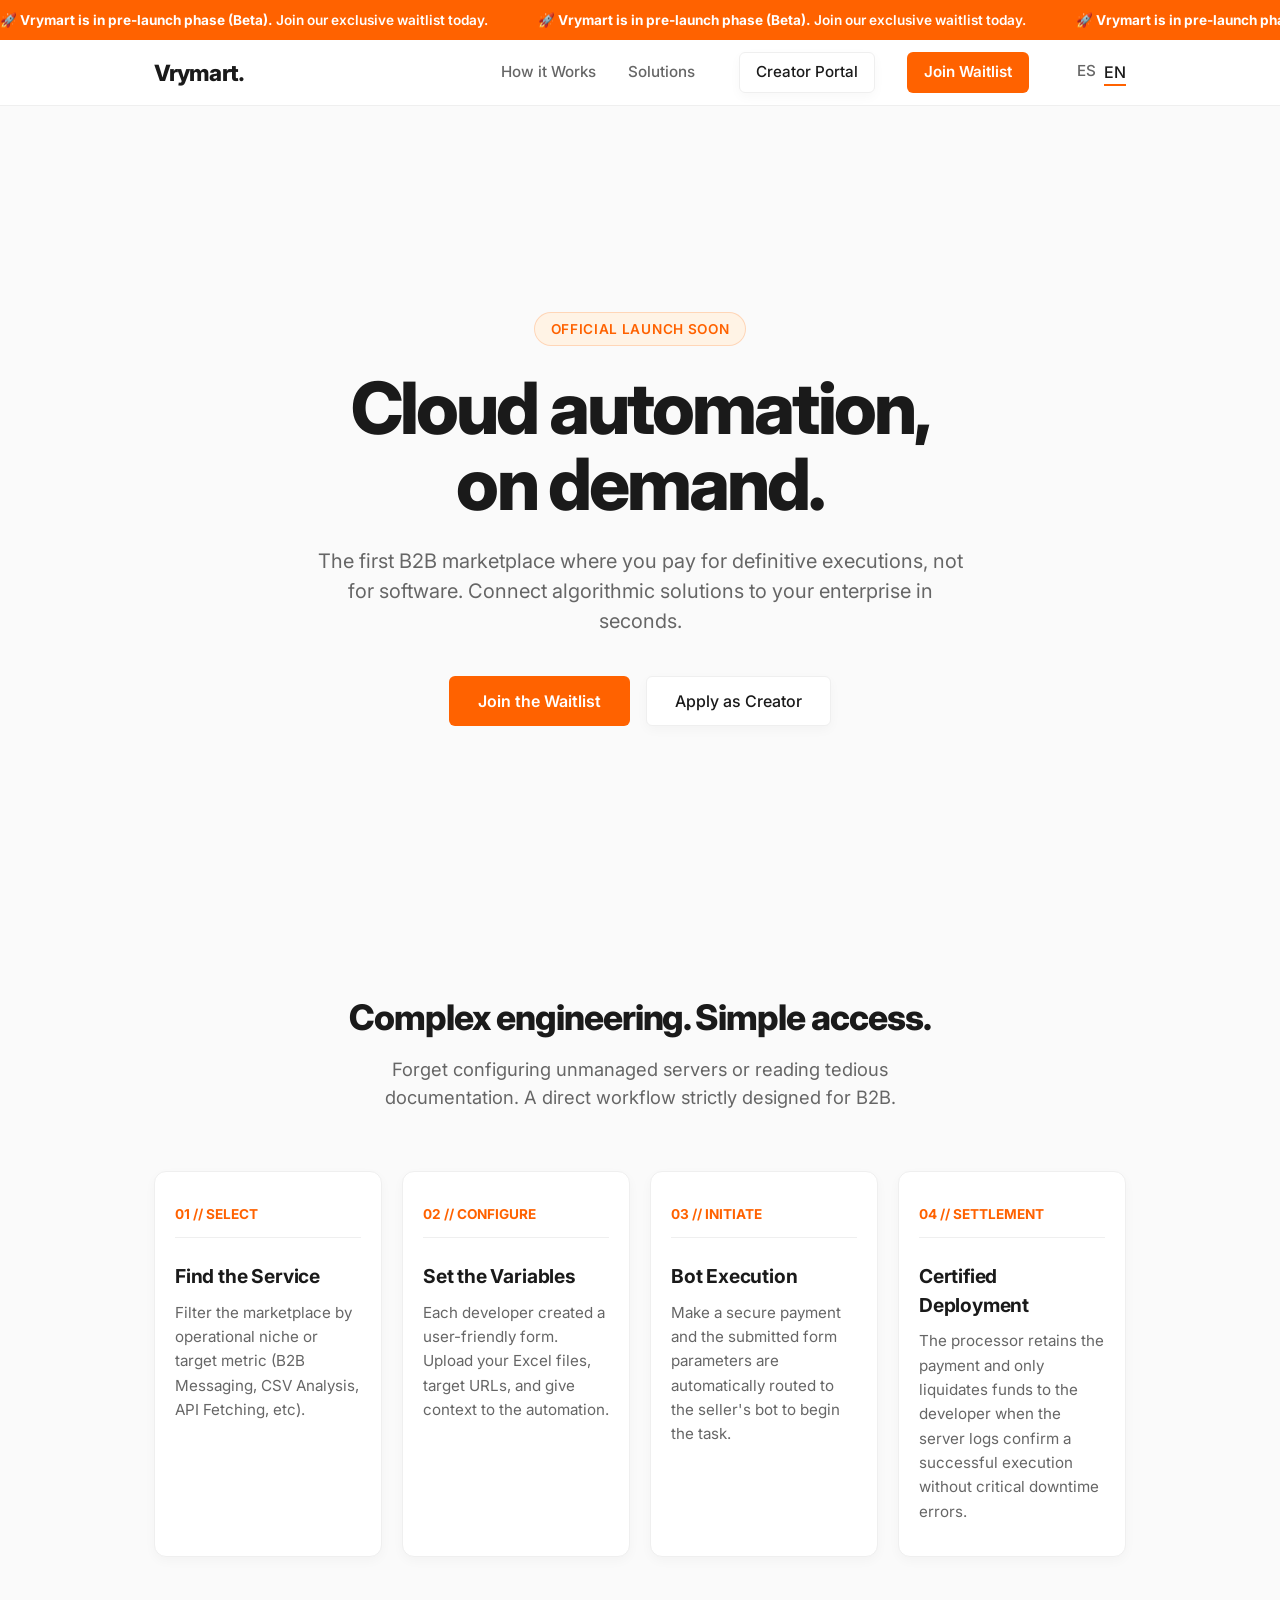
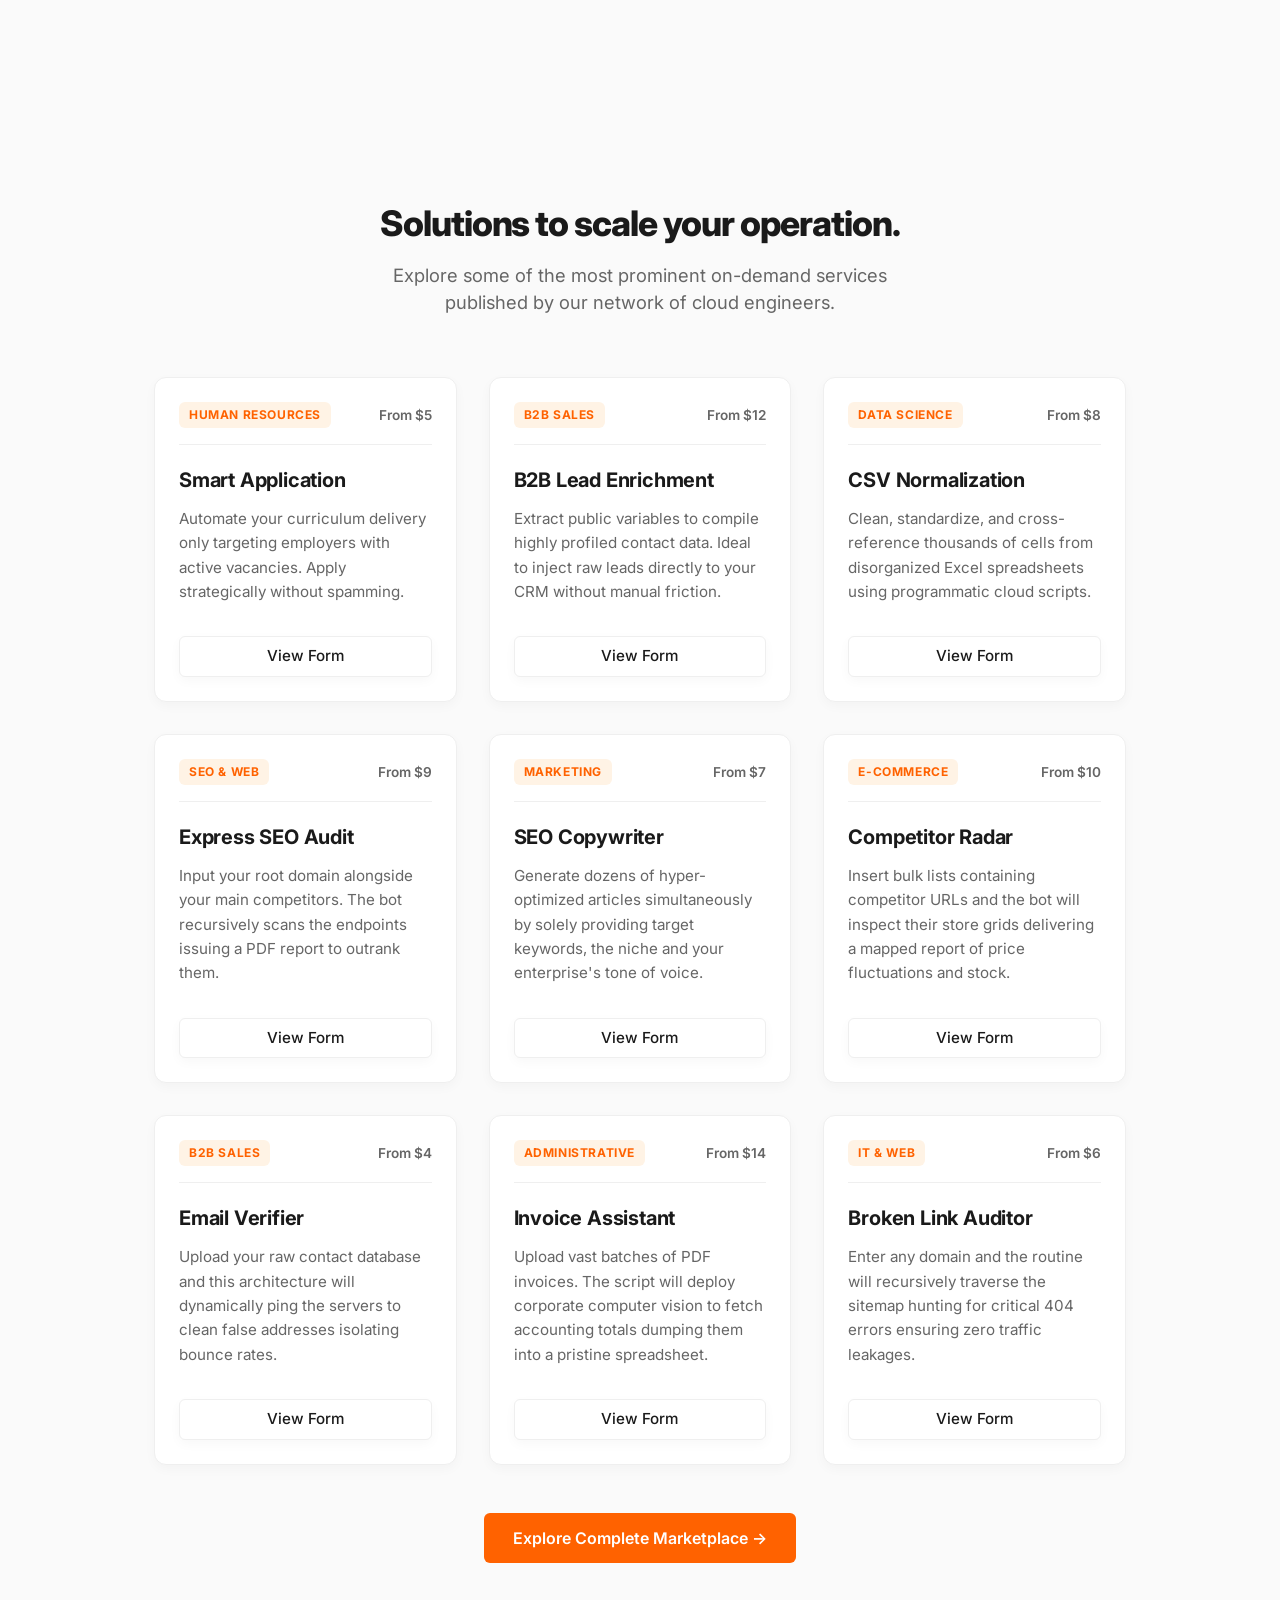
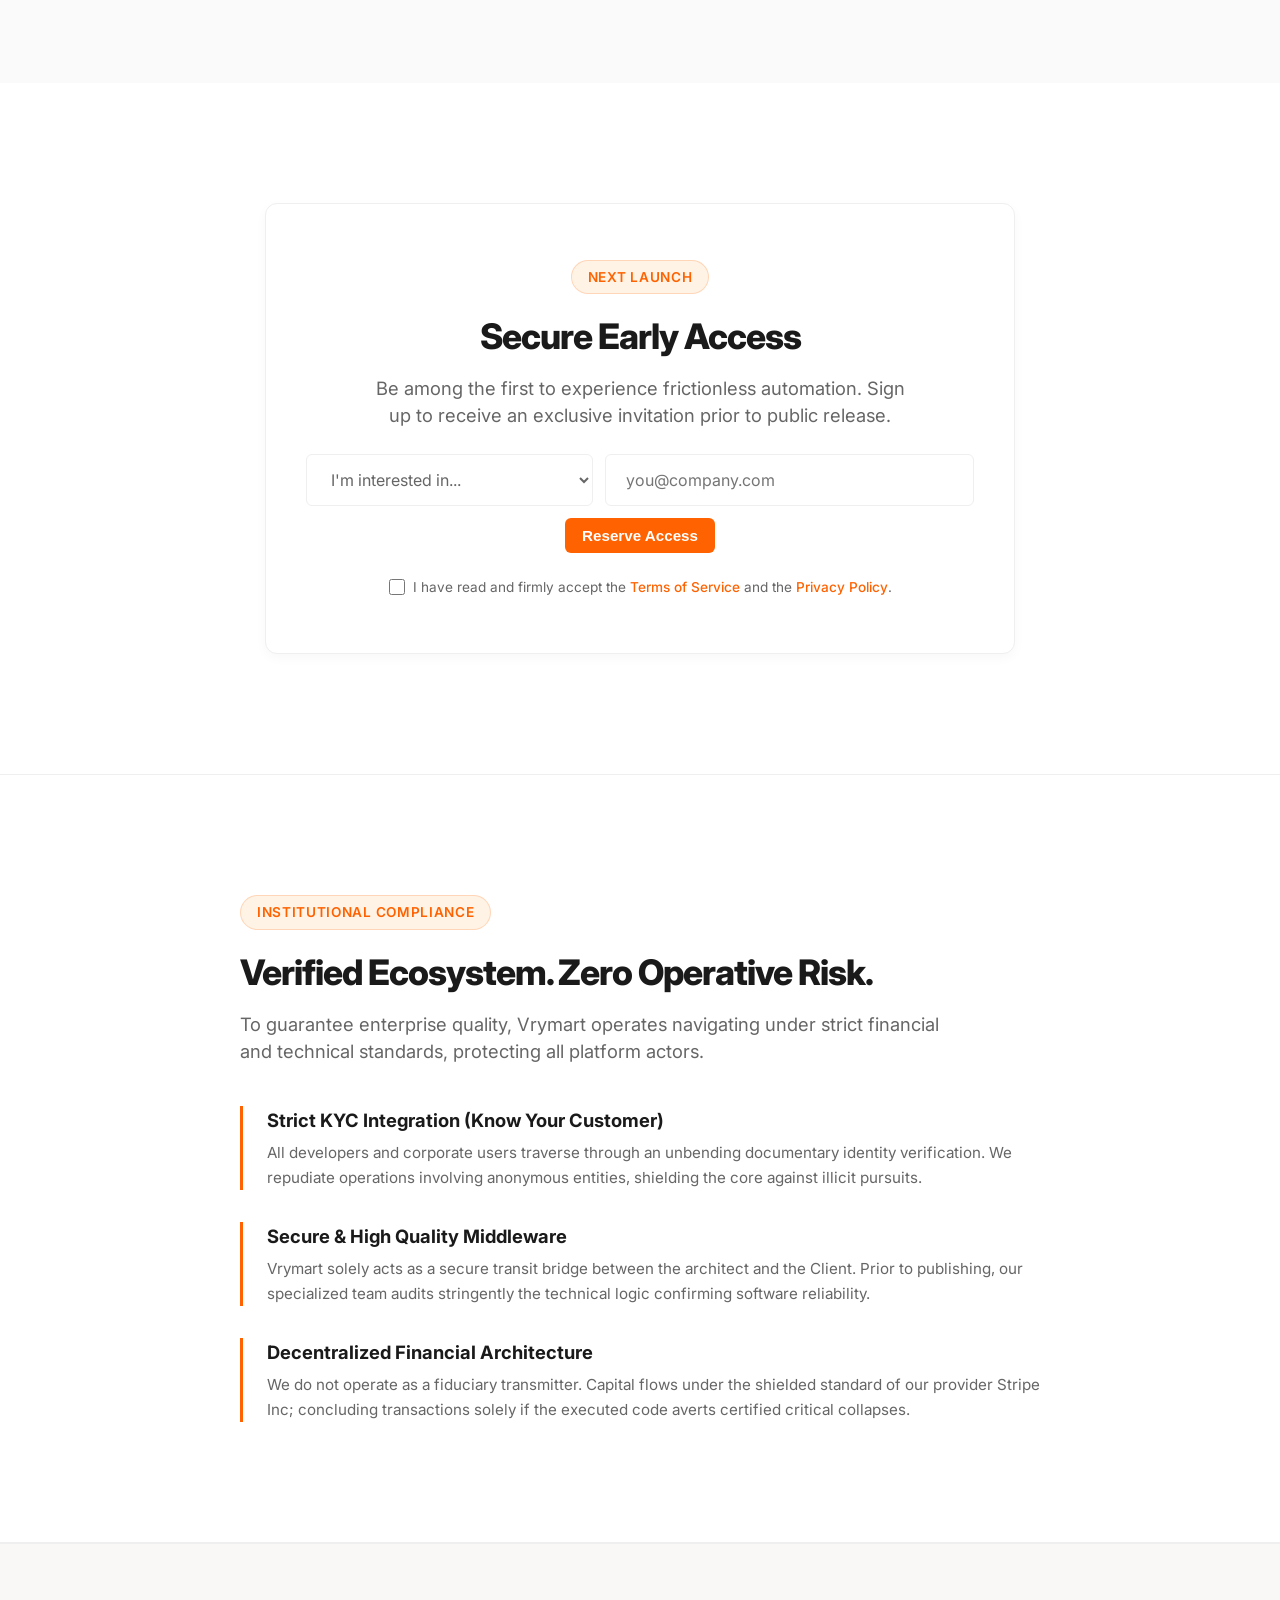
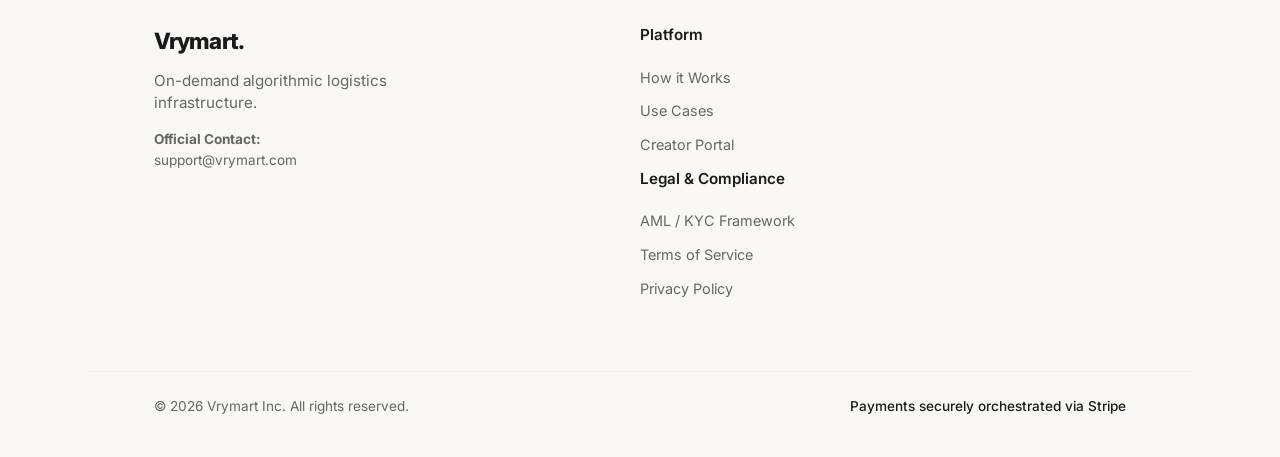
==== en/index.html @ 82a8d917 "Add files via upload" ====
﻿<!DOCTYPE html>
<html lang="en">
<head>
    <meta charset="UTF-8">
    <meta name="viewport" content="width=device-width, initial-scale=1.0">
    <meta name="google" content="notranslate">
    <title>Vrymart | Automation-as-a-Service</title>
    <meta name="description" content="The ultimate B2B marketplace for automated services. Connect bots and scripts with results, directly in the cloud.">
    <meta name="keywords" content="Automation, SaaS, Marketplace, Bots, Process Automation">
    <link rel="preconnect" href="https://fonts.googleapis.com">
    <link rel="preconnect" href="https://fonts.gstatic.com" crossorigin>
    <link href="https://fonts.googleapis.com/css2?family=Inter:wght@300;400;500;600;700;800&display=swap" rel="stylesheet">
    <link rel="stylesheet" href="../css/style.css">
    <link rel="icon" type="image/svg+xml" href="../favicon.svg">
</head>
<body>
    <div class="announcement-bar">
        <div class="marquee-content">
            <span>🚀 <strong>Vrymart is in pre-launch phase (Beta).</strong> Join our exclusive waitlist today.</span>
            <span>🚀 <strong>Vrymart is in pre-launch phase (Beta).</strong> Join our exclusive waitlist today.</span>
            <span>🚀 <strong>Vrymart is in pre-launch phase (Beta).</strong> Join our exclusive waitlist today.</span>
            <span>🚀 <strong>Vrymart is in pre-launch phase (Beta).</strong> Join our exclusive waitlist today.</span>
            <span>🚀 <strong>Vrymart is in pre-launch phase (Beta).</strong> Join our exclusive waitlist today.</span>
            <span>🚀 <strong>Vrymart is in pre-launch phase (Beta).</strong> Join our exclusive waitlist today.</span>
            <span>🚀 <strong>Vrymart is in pre-launch phase (Beta).</strong> Join our exclusive waitlist today.</span>
            <span>🚀 <strong>Vrymart is in pre-launch phase (Beta).</strong> Join our exclusive waitlist today.</span>
            <span>🚀 <strong>Vrymart is in pre-launch phase (Beta).</strong> Join our exclusive waitlist today.</span>
            <span>🚀 <strong>Vrymart is in pre-launch phase (Beta).</strong> Join our exclusive waitlist today.</span>
            <span>🚀 <strong>Vrymart is in pre-launch phase (Beta).</strong> Join our exclusive waitlist today.</span>
            <span>🚀 <strong>Vrymart is in pre-launch phase (Beta).</strong> Join our exclusive waitlist today.</span>
            <span>🚀 <strong>Vrymart is in pre-launch phase (Beta).</strong> Join our exclusive waitlist today.</span>
            <span>🚀 <strong>Vrymart is in pre-launch phase (Beta).</strong> Join our exclusive waitlist today.</span>
        </div>
    </div>
    <header class="navbar">
        <div class="container nav-content">
            <a href="./" class="logo" style="text-decoration: none; color: var(--text-primary);">Vrymart.</a>
            <nav class="nav-links">
                <a href="#como-funciona">How it Works</a>
                <a href="#casos-de-uso">Solutions</a>
                <a href="#waitlist" class="btn btn-outline" style="margin-left: 12px;">Creator Portal</a>
                <a href="#waitlist" class="btn btn-primary">Join Waitlist</a>
                <div class="lang-switcher" style="margin-left: 16px; display: inline-flex; gap: 8px; font-weight: 500;">
                    <a href="../" style="color: var(--text-secondary); text-decoration: none; border-bottom: 2px solid transparent;">ES</a>
                    <span style="color: var(--text-primary); border-bottom: 2px solid var(--accent-primary);">EN</span>
                </div>
            </nav>
        </div>
    </header>
    <main>
        <section class="hero">
            <div class="container hero-container">
                <div class="hero-content">
                    <div class="badge">Official Launch Soon</div>
                    <h1 class="hero-title">Cloud automation,<br>on demand.</h1>
                    <p class="hero-subtitle">The first B2B marketplace where you pay for definitive executions, not for software. Connect algorithmic solutions to your enterprise in seconds.</p>
                    <div class="hero-buttons">
                        <a href="#waitlist" class="btn btn-primary btn-large">Join the Waitlist</a>
                        <a href="#waitlist" class="btn btn-outline btn-large">Apply as Creator</a>
                    </div>
                </div>
            </div>
        </section>
        <section id="como-funciona" class="how-it-works padding-y">
            <div class="container">
                <div class="section-header text-center">
                    <h2 class="section-title">Complex engineering. Simple access.</h2>
                    <p class="section-subtitle">Forget configuring unmanaged servers or reading tedious documentation. A direct workflow strictly designed for B2B.</p>
                </div>
                <div class="steps-grid">
                    <div class="step-card glass-card">
                        <div class="step-number">01 // SELECT</div>
                        <h3 class="step-title">Find the Service</h3>
                        <p class="step-desc">Filter the marketplace by operational niche or target metric (B2B Messaging, CSV Analysis, API Fetching, etc).</p>
                    </div>
                    <div class="step-card glass-card">
                        <div class="step-number">02 // CONFIGURE</div>
                        <h3 class="step-title">Set the Variables</h3>
                        <p class="step-desc">Each developer created a user-friendly form. Upload your Excel files, target URLs, and give context to the automation.</p>
                    </div>
                    <div class="step-card glass-card">
                        <div class="step-number">03 // INITIATE</div>
                        <h3 class="step-title">Bot Execution</h3>
                        <p class="step-desc">Make a secure payment and the submitted form parameters are automatically routed to the seller's bot to begin the task.</p>
                    </div>
                    <div class="step-card glass-card">
                        <div class="step-number">04 // SETTLEMENT</div>
                        <h3 class="step-title">Certified Deployment</h3>
                        <p class="step-desc">The processor retains the payment and only liquidates funds to the developer when the server logs confirm a successful execution without critical downtime errors.</p>
                    </div>
                </div>
            </div>
        </section>
        <section id="casos-de-uso" class="use-cases-section padding-y">
            <div class="container">
                <div class="section-header text-center">
                    <h2 class="section-title">Solutions to scale your operation.</h2>
                    <p class="section-subtitle">Explore some of the most prominent on-demand services published by our network of cloud engineers.</p>
                </div>
                <div class="use-cases-grid">
                    <div class="bot-card">
                        <div class="bot-header">
                            <span class="bot-category">Human Resources</span>
                            <span class="bot-price">From $5</span>
                        </div>
                        <h3 class="bot-title">Smart Application</h3>
                        <p class="bot-desc">Automate your curriculum delivery only targeting employers with active vacancies. Apply strategically without spamming.</p>
                        <div class="bot-footer">
                            <a href="#waitlist" class="btn btn-outline">View Form</a>
                        </div>
                    </div>
                    <div class="bot-card">
                        <div class="bot-header">
                            <span class="bot-category">B2B Sales</span>
                            <span class="bot-price">From $12</span>
                        </div>
                        <h3 class="bot-title">B2B Lead Enrichment</h3>
                        <p class="bot-desc">Extract public variables to compile highly profiled contact data. Ideal to inject raw leads directly to your CRM without manual friction.</p>
                        <div class="bot-footer">
                            <a href="#waitlist" class="btn btn-outline">View Form</a>
                        </div>
                    </div>
                    <div class="bot-card">
                        <div class="bot-header">
                            <span class="bot-category">Data Science</span>
                            <span class="bot-price">From $8</span>
                        </div>
                        <h3 class="bot-title">CSV Normalization</h3>
                        <p class="bot-desc">Clean, standardize, and cross-reference thousands of cells from disorganized Excel spreadsheets using programmatic cloud scripts.</p>
                        <div class="bot-footer">
                            <a href="#waitlist" class="btn btn-outline">View Form</a>
                        </div>
                    </div>
                    <div class="bot-card">
                        <div class="bot-header">
                            <span class="bot-category">SEO & Web</span>
                            <span class="bot-price">From $9</span>
                        </div>
                        <h3 class="bot-title">Express SEO Audit</h3>
                        <p class="bot-desc">Input your root domain alongside your main competitors. The bot recursively scans the endpoints issuing a PDF report to outrank them.</p>
                        <div class="bot-footer">
                            <a href="#waitlist" class="btn btn-outline">View Form</a>
                        </div>
                    </div>
                    <div class="bot-card">
                        <div class="bot-header">
                            <span class="bot-category">Marketing</span>
                            <span class="bot-price">From $7</span>
                        </div>
                        <h3 class="bot-title">SEO Copywriter</h3>
                        <p class="bot-desc">Generate dozens of hyper-optimized articles simultaneously by solely providing target keywords, the niche and your enterprise's tone of voice.</p>
                        <div class="bot-footer">
                            <a href="#waitlist" class="btn btn-outline">View Form</a>
                        </div>
                    </div>
                    <div class="bot-card">
                        <div class="bot-header">
                            <span class="bot-category">E-Commerce</span>
                            <span class="bot-price">From $10</span>
                        </div>
                        <h3 class="bot-title">Competitor Radar</h3>
                        <p class="bot-desc">Insert bulk lists containing competitor URLs and the bot will inspect their store grids delivering a mapped report of price fluctuations and stock.</p>
                        <div class="bot-footer">
                            <a href="#waitlist" class="btn btn-outline">View Form</a>
                        </div>
                    </div>
                    <div class="bot-card">
                        <div class="bot-header">
                            <span class="bot-category">B2B Sales</span>
                            <span class="bot-price">From $4</span>
                        </div>
                        <h3 class="bot-title">Email Verifier</h3>
                        <p class="bot-desc">Upload your raw contact database and this architecture will dynamically ping the servers to clean false addresses isolating bounce rates.</p>
                        <div class="bot-footer">
                            <a href="#waitlist" class="btn btn-outline">View Form</a>
                        </div>
                    </div>
                    <div class="bot-card">
                        <div class="bot-header">
                            <span class="bot-category">Administrative</span>
                            <span class="bot-price">From $14</span>
                        </div>
                        <h3 class="bot-title">Invoice Assistant</h3>
                        <p class="bot-desc">Upload vast batches of PDF invoices. The script will deploy corporate computer vision to fetch accounting totals dumping them into a pristine spreadsheet.</p>
                        <div class="bot-footer">
                            <a href="#waitlist" class="btn btn-outline">View Form</a>
                        </div>
                    </div>
                    <div class="bot-card">
                        <div class="bot-header">
                            <span class="bot-category">IT & Web</span>
                            <span class="bot-price">From $6</span>
                        </div>
                        <h3 class="bot-title">Broken Link Auditor</h3>
                        <p class="bot-desc">Enter any domain and the routine will recursively traverse the sitemap hunting for critical 404 errors ensuring zero traffic leakages.</p>
                        <div class="bot-footer">
                            <a href="#waitlist" class="btn btn-outline">View Form</a>
                        </div>
                    </div>
                </div>
                <div class="text-center" style="margin-top: 48px;">
                    <a href="#waitlist" class="btn btn-primary btn-large">Explore Complete Marketplace &rarr;</a>
                </div>
            </div>
        </section>
        <section id="waitlist" class="padding-y" style="background-color: var(--bg-card);">
            <div class="container text-center">
                <div class="glass-card" style="max-width: 750px; margin: 0 auto; padding: 56px 40px; display: flex; flex-direction: column; align-items: center;">
                    <div class="badge" style="margin-bottom: 16px;">Next Launch</div>
                    <h2 class="section-title">Secure Early Access</h2>
                    <p class="section-subtitle">Be among the first to experience frictionless automation. Sign up to receive an exclusive invitation prior to public release.</p>
                    <form action="https://formspree.io/f/xaqllown" method="POST" class="waitlist-form" style="width: 100%; display: flex; flex-direction: column; align-items: center; gap: 16px; margin-top: 24px;">
                        <div style="display: flex; gap: 12px; width: 100%; flex-wrap: wrap; justify-content: center;">
                            <select name="type_of_user" required style="padding: 14px 20px; border: 1px solid var(--border-color); border-radius: var(--radius-md); outline: none; font-family: inherit; font-size: 1rem; color: var(--text-secondary); background: #fff;">
                                <option value="" disabled selected>I'm interested in...</option>
                                <option value="Comprador">Buying automations</option>
                                <option value="Creador">Publishing and selling my bots</option>
                            </select>
                            <input name="email" type="email" placeholder="you@company.com" required style="flex-grow: 1; min-width: 250px; padding: 14px 20px; border: 1px solid var(--border-color); border-radius: var(--radius-md); outline: none; font-family: inherit; font-size: 1rem;">
                            <input type="text" name="_gotcha" style="display:none" tabindex="-1" autocomplete="off">
                            <button type="submit" class="btn btn-primary">Reserve Access</button>
                        </div>
                        <div style="display: flex; align-items: center; justify-content: center; gap: 8px; font-size: 0.85rem; color: var(--text-secondary); margin-top: 8px; text-align: left; max-width: 600px;">
                            <input type="checkbox" id="legal_consent" name="legal_consent" required style="cursor: pointer; width: 16px; height: 16px; accent-color: var(--accent-primary);">
                            <label for="legal_consent" style="cursor: pointer;">
                                I have read and firmly accept the <a href="terms" target="_blank" rel="noopener noreferrer" style="color: var(--accent-primary); text-decoration: none; font-weight: 500;">Terms of Service</a> and the <a href="privacy" target="_blank" rel="noopener noreferrer" style="color: var(--accent-primary); text-decoration: none; font-weight: 500;">Privacy Policy</a>.
                            </label>
                        </div>
                    </form>
                </div>
            </div>
        </section>
        <section id="seguridad" class="security-section padding-y bg-white">
            <div class="container">
                <div class="security-content">
                    <div class="badge">Institutional Compliance</div>
                    <h2 class="section-title">Verified Ecosystem. Zero Operative Risk.</h2>
                    <p class="section-subtitle" style="margin-left: 0; max-width: 700px;">To guarantee enterprise quality, Vrymart operates navigating under strict financial and technical standards, protecting all platform actors.</p>
                    <ul class="security-list">
                        <li>
                            <strong>Strict KYC Integration (Know Your Customer)</strong>
                            All developers and corporate users traverse through an unbending documentary identity verification. We repudiate operations involving anonymous entities, shielding the core against illicit pursuits.
                        </li>
                        <li>
                            <strong>Secure & High Quality Middleware</strong>
                            Vrymart solely acts as a secure transit bridge between the architect and the Client. Prior to publishing, our specialized team audits stringently the technical logic confirming software reliability.
                        </li>
                        <li>
                            <strong>Decentralized Financial Architecture</strong>
                            We do not operate as a fiduciary transmitter. Capital flows under the shielded standard of our provider Stripe Inc; concluding transactions solely if the executed code averts certified critical collapses.
                        </li>
                    </ul>
                </div>
            </div>
        </section>
    </main>
    <footer class="footer">
        <div class="container footer-container">
            <div class="footer-brand">
                <a href="./" class="logo" style="text-decoration: none; color: var(--text-primary); display: inline-block; margin-bottom: 12px;">Vrymart.</a>
                <p>On-demand algorithmic logistics infrastructure.</p>
                <div style="margin-top: 14px; font-size: 0.85rem; color: var(--text-secondary);">
                    <strong>Official Contact:</strong> <br>
                    support@vrymart.com
                </div>
            </div>
            <div class="footer-links">
                <div class="link-group">
                    <h4>Platform</h4>
                    <a href="./#como-funciona">How it Works</a>
                    <a href="./#casos-de-uso">Use Cases</a>
                    <a href="./#waitlist">Creator Portal</a>
                </div>
                <div class="link-group">
                    <h4>Legal & Compliance</h4>
                    <a href="kyc">AML / KYC Framework</a>
                    <a href="terms">Terms of Service</a>
                    <a href="privacy">Privacy Policy</a>
                </div>
            </div>
        </div>
        <div class="container footer-bottom">
            <p>&copy; 2026 Vrymart Inc. All rights reserved.</p>
            <p class="stripe-badge">Payments securely orchestrated via Stripe</p>
        </div>
    </footer>
    <script src="../js/main.js"></script>
</body>
</html>
---- css/style.css ----
﻿:root {
    --bg-main: #FAFAFA;
    --bg-card: #FFFFFF;
    --border-color: #EFEFEF;
    --border-hover: #D0D0D0;
    --accent-primary: #FF6200; 
    --accent-primary-hover: #E55800;
    --accent-invert: #FFFFFF;
    --text-primary: #1A1A1A; 
    --text-secondary: #666666;
    --shadow-base: 0 4px 12px rgba(0, 0, 0, 0.03);
    --shadow-hover: 0 12px 24px rgba(0, 0, 0, 0.08);
    --transition: all 0.2s ease;
    --radius-md: 6px;
    --radius-lg: 12px;
    --radius-full: 9999px;
    --container-width: 1100px;
}
html {
    scroll-behavior: smooth;
}
* { margin: 0; padding: 0; box-sizing: border-box; }
body {
    font-family: 'Inter', -apple-system, BlinkMacSystemFont, "Segoe UI", Roboto, sans-serif;
    background-color: var(--bg-main);
    color: var(--text-primary);
    line-height: 1.5;
    -webkit-font-smoothing: antialiased;
    -moz-osx-font-smoothing: grayscale;
}
a { text-decoration: none; color: inherit; transition: var(--transition); }
.container {
    max-width: var(--container-width);
    margin: 0 auto;
    padding: 0 5vw;
}
.btn {
    display: inline-flex;
    align-items: center;
    justify-content: center;
    padding: 8px 16px;
    border-radius: var(--radius-md);
    font-weight: 500;
    font-size: 0.95rem;
    cursor: pointer;
    transition: var(--transition);
    border: 1px solid transparent;
}
.btn-primary {
    background: var(--accent-primary);
    color: var(--accent-invert);
    font-weight: 600;
}
.btn-primary:hover {
    background: var(--accent-primary-hover);
    transform: translateY(-1px);
    box-shadow: 0 4px 12px rgba(255, 98, 0, 0.2);
}
.btn-outline {
    background: var(--bg-card);
    color: var(--text-primary);
    border-color: var(--border-color);
    box-shadow: var(--shadow-base);
}
.btn-outline:hover {
    border-color: var(--border-hover);
    box-shadow: var(--shadow-hover);
}
.btn-large { padding: 12px 28px; font-size: 1rem; }
.announcement-bar {
    background-color: var(--accent-primary);
    color: #FFFFFF;
    padding: 10px 0;
    font-size: 0.85rem;
    font-weight: 600;
    z-index: 1001;
    overflow: hidden;
    white-space: nowrap;
    display: flex;
}
.marquee-content {
    display: flex;
    animation: marquee 60s linear infinite;
}
.marquee-content span {
    padding-right: 50px; 
}
@keyframes marquee {
    0%   { transform: translateX(0); }
    100% { transform: translateX(-50%); } 
}
.navbar {
    position: sticky; 
    top: 0; left: 0; width: 100%;
    background: rgba(255, 255, 255, 0.95);
    backdrop-filter: blur(8px);
    -webkit-backdrop-filter: blur(8px);
    border-bottom: 1px solid var(--border-color);
    z-index: 1000;
}
.nav-content { display: flex; justify-content: space-between; align-items: center; height: 65px; }
.logo { font-size: 1.4rem; font-weight: 800; letter-spacing: -0.04em; color: var(--accent-primary); }
.nav-links { display: flex; align-items: center; gap: 32px; }
.nav-links a:not(.btn) { color: var(--text-secondary); font-size: 0.95rem; font-weight: 500;}
.nav-links a:not(.btn):hover { color: var(--text-primary); }
.hero {
    min-height: 85vh;
    display: flex;
    align-items: center;
    justify-content: center;
    padding-top: 60px; 
    text-align: center;
}
.hero-content {
    display: flex;
    flex-direction: column;
    align-items: center;
    gap: 24px;
    max-width: 800px;
    margin: 0 auto;
}
.badge {
    background: #FFF3E5; 
    color: var(--accent-primary);
    padding: 6px 16px;
    border-radius: var(--radius-full);
    font-size: 0.85rem;
    font-weight: 600;
    border: 1px solid rgba(255, 98, 0, 0.2);
    letter-spacing: 0.05em;
    text-transform: uppercase;
}
.hero-title {
    font-size: 4.5rem;
    font-weight: 800;
    line-height: 1.05;
    letter-spacing: -0.04em;
    color: var(--text-primary);
}
.text-gradient {
    color: var(--accent-primary); 
}
.hero-subtitle {
    font-size: 1.25rem;
    color: var(--text-secondary);
    max-width: 650px;
    line-height: 1.5;
}
.hero-buttons { display: flex; gap: 16px; margin-top: 16px; }
.glass-card {
    background: var(--bg-card);
    border: 1px solid var(--border-color);
    border-radius: var(--radius-lg);
    position: relative;
    transition: var(--transition);
    box-shadow: var(--shadow-base);
}
.glass-card:hover {
    border-color: var(--border-hover);
    box-shadow: var(--shadow-hover);
    transform: translateY(-4px);
}
.padding-y { padding: 120px 0; }
.text-center { text-align: center; }
.section-header { margin-bottom: 60px; }
.section-title {
    font-size: 2.2rem;
    font-weight: 800;
    margin-bottom: 12px;
    letter-spacing: -0.03em;
    color: var(--text-primary);
}
.section-subtitle {
    color: var(--text-secondary);
    font-size: 1.15rem;
    max-width: 550px;
    margin: 0 auto;
}
.steps-grid {
    display: grid;
    grid-template-columns: repeat(4, 1fr);
    gap: 20px;
}
.step-card {
    padding: 32px 20px;
    text-align: left;
}
.step-number {
    font-family: inherit;
    font-size: 0.85rem;
    font-weight: 700;
    color: var(--accent-primary);
    margin-bottom: 24px;
    display: block;
    border-bottom: 1px solid var(--border-color);
    padding-bottom: 12px;
}
.step-title {
    font-size: 1.2rem;
    margin-bottom: 10px;
    font-weight: 700;
    color: var(--text-primary);
    letter-spacing: -0.01em;
}
.step-desc {
    color: var(--text-secondary);
    font-size: 0.95rem;
    line-height: 1.6;
}
.use-cases-grid {
    display: grid;
    grid-template-columns: repeat(3, 1fr);
    gap: 32px;
}
.bot-card {
    background: var(--bg-card);
    border: 1px solid var(--border-color);
    border-radius: var(--radius-lg);
    padding: 24px;
    box-shadow: var(--shadow-base);
    transition: var(--transition);
    display: flex;
    flex-direction: column;
}
.bot-card:hover {
    border-color: var(--border-hover);
    box-shadow: var(--shadow-hover);
    transform: translateY(-4px);
}
.bot-header {
    display: flex;
    justify-content: space-between;
    align-items: center;
    margin-bottom: 20px;
    padding-bottom: 16px;
    border-bottom: 1px solid var(--border-color);
}
.bot-category {
    font-size: 0.75rem;
    font-weight: 700;
    text-transform: uppercase;
    letter-spacing: 0.05em;
    color: var(--accent-primary);
    background: #FFF3E5;
    padding: 4px 10px;
    border-radius: var(--radius-md);
}
.bot-price {
    font-size: 0.85rem;
    font-weight: 600;
    color: var(--text-secondary);
}
.bot-title {
    font-size: 1.25rem;
    font-weight: 700;
    color: var(--text-primary);
    margin-bottom: 12px;
    letter-spacing: -0.01em;
}
.bot-desc {
    color: var(--text-secondary);
    font-size: 0.95rem;
    line-height: 1.6;
    margin-bottom: 32px;
    flex-grow: 1; 
}
.bot-footer {
    margin-top: auto;
}
.bot-footer .btn {
    width: 100%;
}
.bg-white {
    background-color: #FFFFFF;
    border-top: 1px solid var(--border-color);
    border-bottom: 1px solid var(--border-color);
}
.security-content {
    max-width: 800px;
    margin: 0 auto;
}
.security-content .badge {
    margin-bottom: 16px;
    display: inline-block;
}
.security-list {
    list-style: none;
    margin-top: 40px;
    display: flex;
    flex-direction: column;
    gap: 32px;
}
.security-list li {
    padding-left: 24px;
    border-left: 3px solid var(--accent-primary);
}
.security-list strong {
    display: block;
    font-size: 1.15rem;
    color: var(--text-primary);
    margin-bottom: 6px;
}
.security-list li {
    color: var(--text-secondary);
    font-size: 0.95rem;
    line-height: 1.6;
}
.footer {
    background-color: #FAF8F6;
    padding: 80px 0 40px 0;
    color: var(--text-secondary);
    border-top: 1px solid var(--border-color);
}
.footer-container {
    display: grid;
    grid-template-columns: 2fr 1fr 1fr;
    gap: 40px;
    margin-bottom: 60px;
}
.footer-brand .logo {
    color: var(--text-primary);
    margin-bottom: 12px;
}
.footer-brand p {
    font-size: 0.95rem;
    max-width: 300px;
}
.link-group h4 {
    color: var(--text-primary);
    font-size: 0.95rem;
    margin-bottom: 20px;
    font-weight: 600;
}
.link-group a {
    display: block;
    color: var(--text-secondary);
    font-size: 0.9rem;
    margin-bottom: 12px;
}
.link-group a:hover {
    color: var(--accent-primary);
}
.footer-bottom {
    display: flex;
    justify-content: space-between;
    align-items: center;
    border-top: 1px solid var(--border-color);
    padding-top: 24px;
    font-size: 0.85rem;
}
.stripe-badge {
    font-weight: 500;
    color: var(--text-primary);
}
@media screen and (max-width: 992px) {
    .steps-grid { grid-template-columns: repeat(2, 1fr); }
    .use-cases-grid { grid-template-columns: repeat(2, 1fr); }
    .hero-title { font-size: 3.5rem; }
}
@media screen and (max-width: 768px) {
    .padding-y { padding: 80px 0; }
    .nav-links a.btn-outline { display: none; }
    .nav-links > a:not(.btn) { display: none; } 
    .nav-links .btn-primary { padding: 6px 14px; font-size: 0.8rem; }
    .hero { min-height: auto; padding-top: 10vh; padding-bottom: 10vh; }
    .hero-title { font-size: 2.8rem; line-height: 1.15; letter-spacing: -0.02em; margin-bottom: 12px; }
    .hero-subtitle { font-size: 1.05rem; }
    .hero-content { gap: 16px; }
    .hero-buttons { flex-direction: column; width: 100%; gap: 16px; margin-top: 24px; }
    .hero-buttons .btn { width: 100%; justify-content: center; padding: 14px 20px;}
    .steps-grid, 
    .use-cases-grid, 
    .footer-container {
        grid-template-columns: 1fr;
        gap: 20px;
    }
    .step-card, .bot-card {
        padding: 24px 20px;
    }
    .section-header { margin-bottom: 40px; }
    .section-title { font-size: 2rem; line-height: 1.25; }
    .footer { padding: 60px 0 30px 0; }
    .link-group { text-align: center; margin-bottom: 16px; }
    .footer-brand { text-align: center; margin-bottom: 24px; }
    .footer-brand p { margin: 0 auto; }
    .footer-bottom { flex-direction: column; gap: 20px; text-align: center; }
}
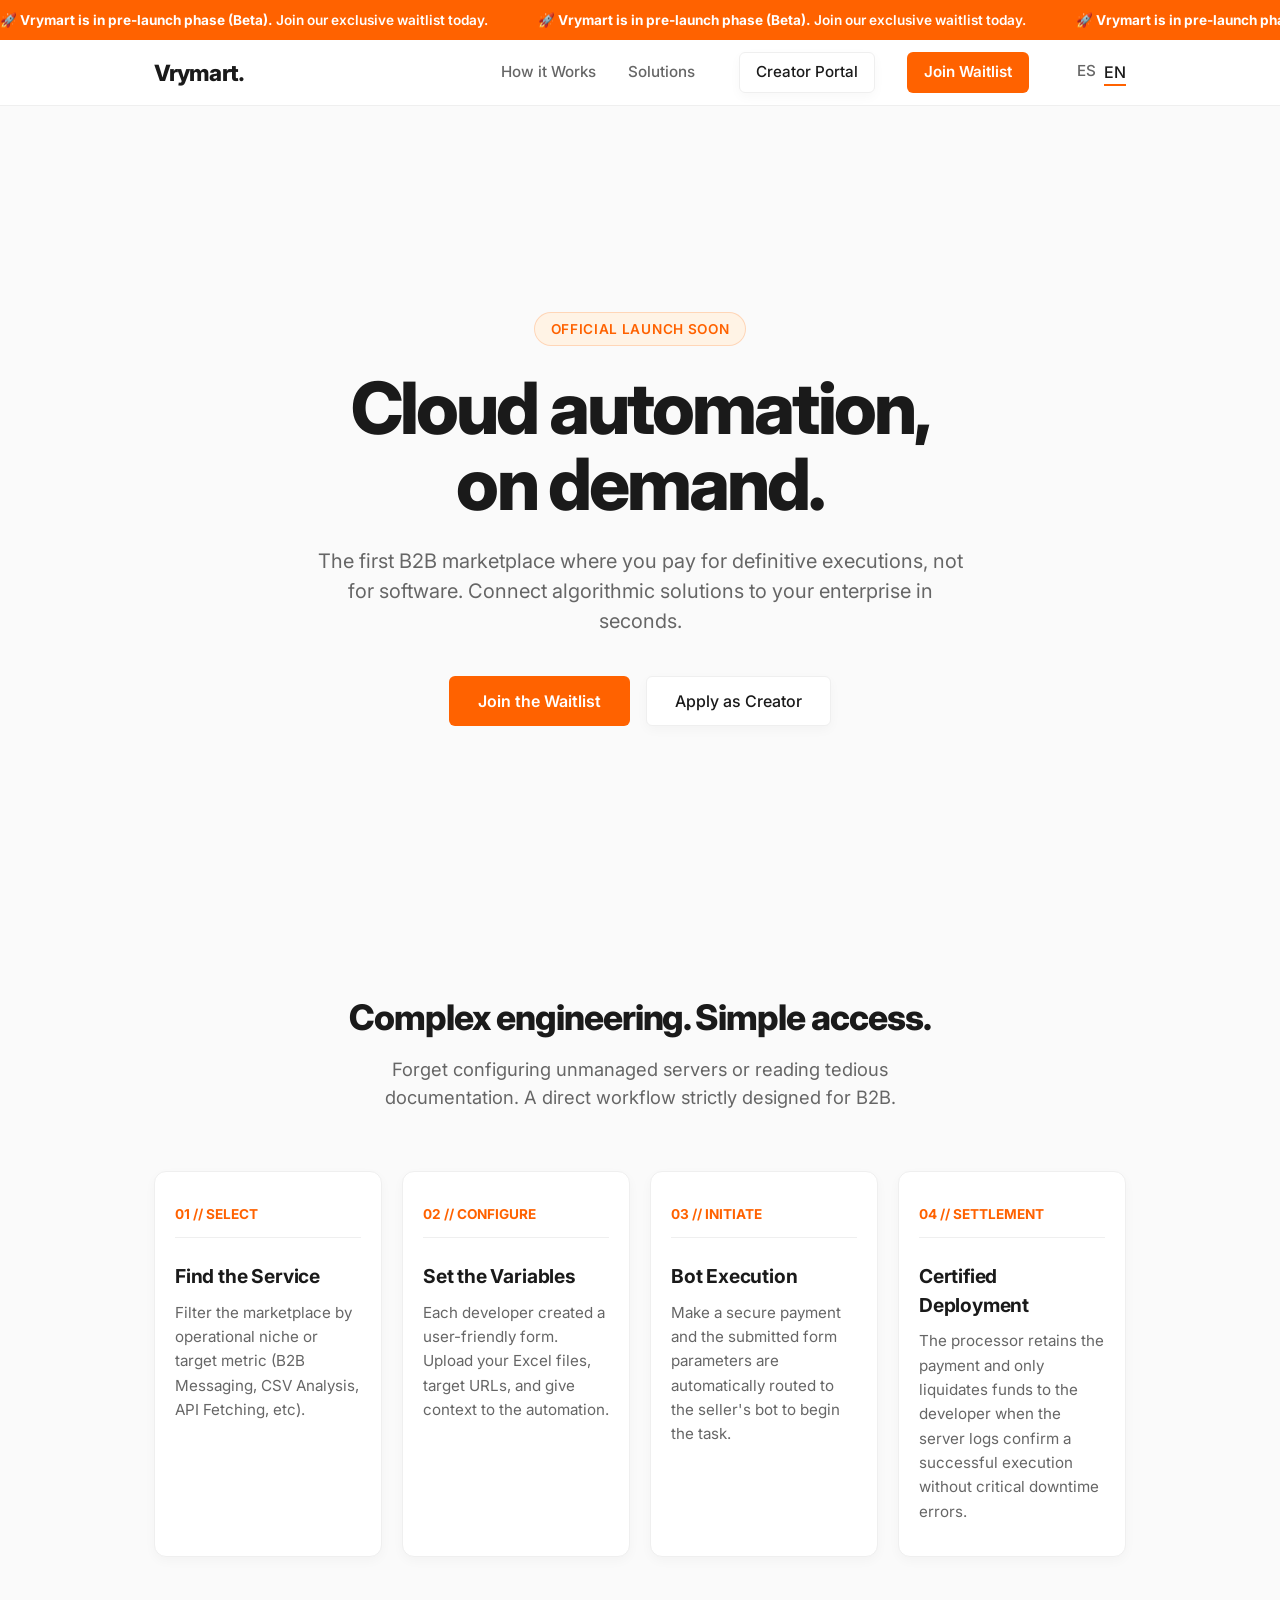
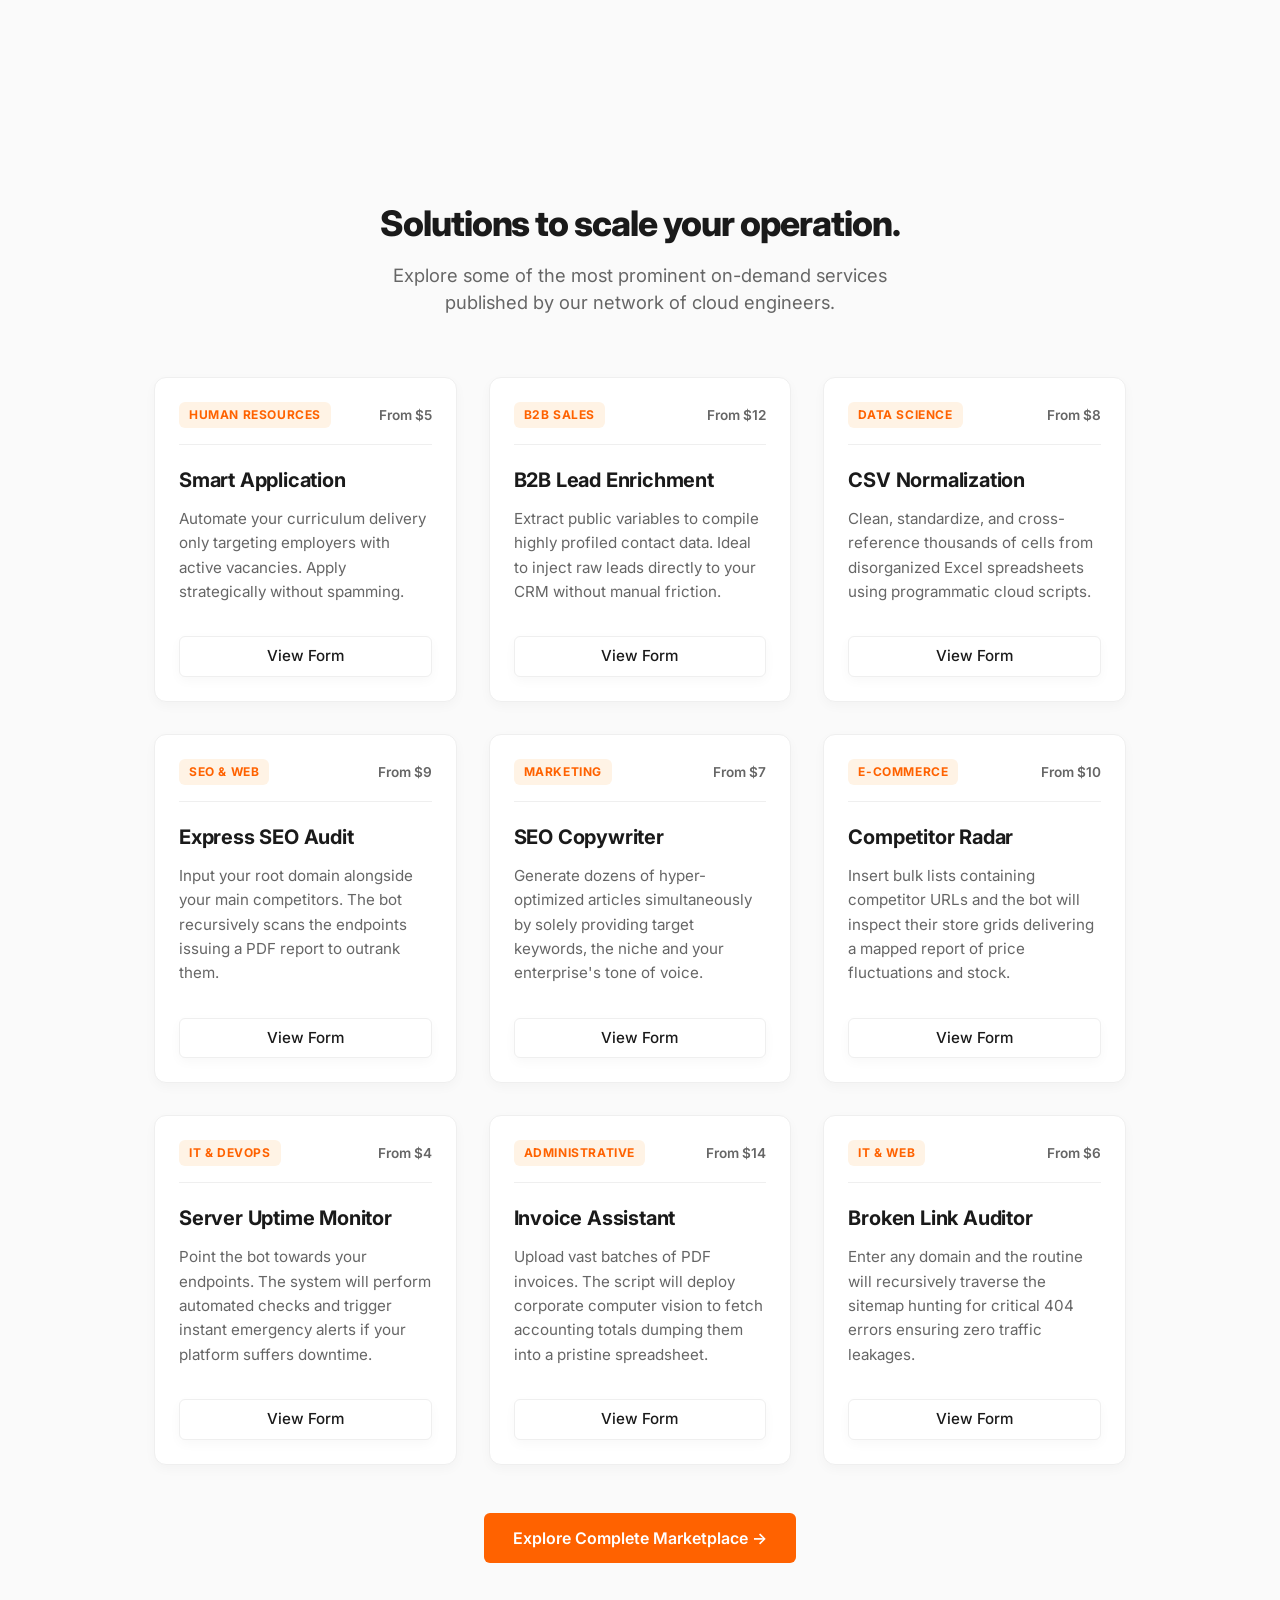
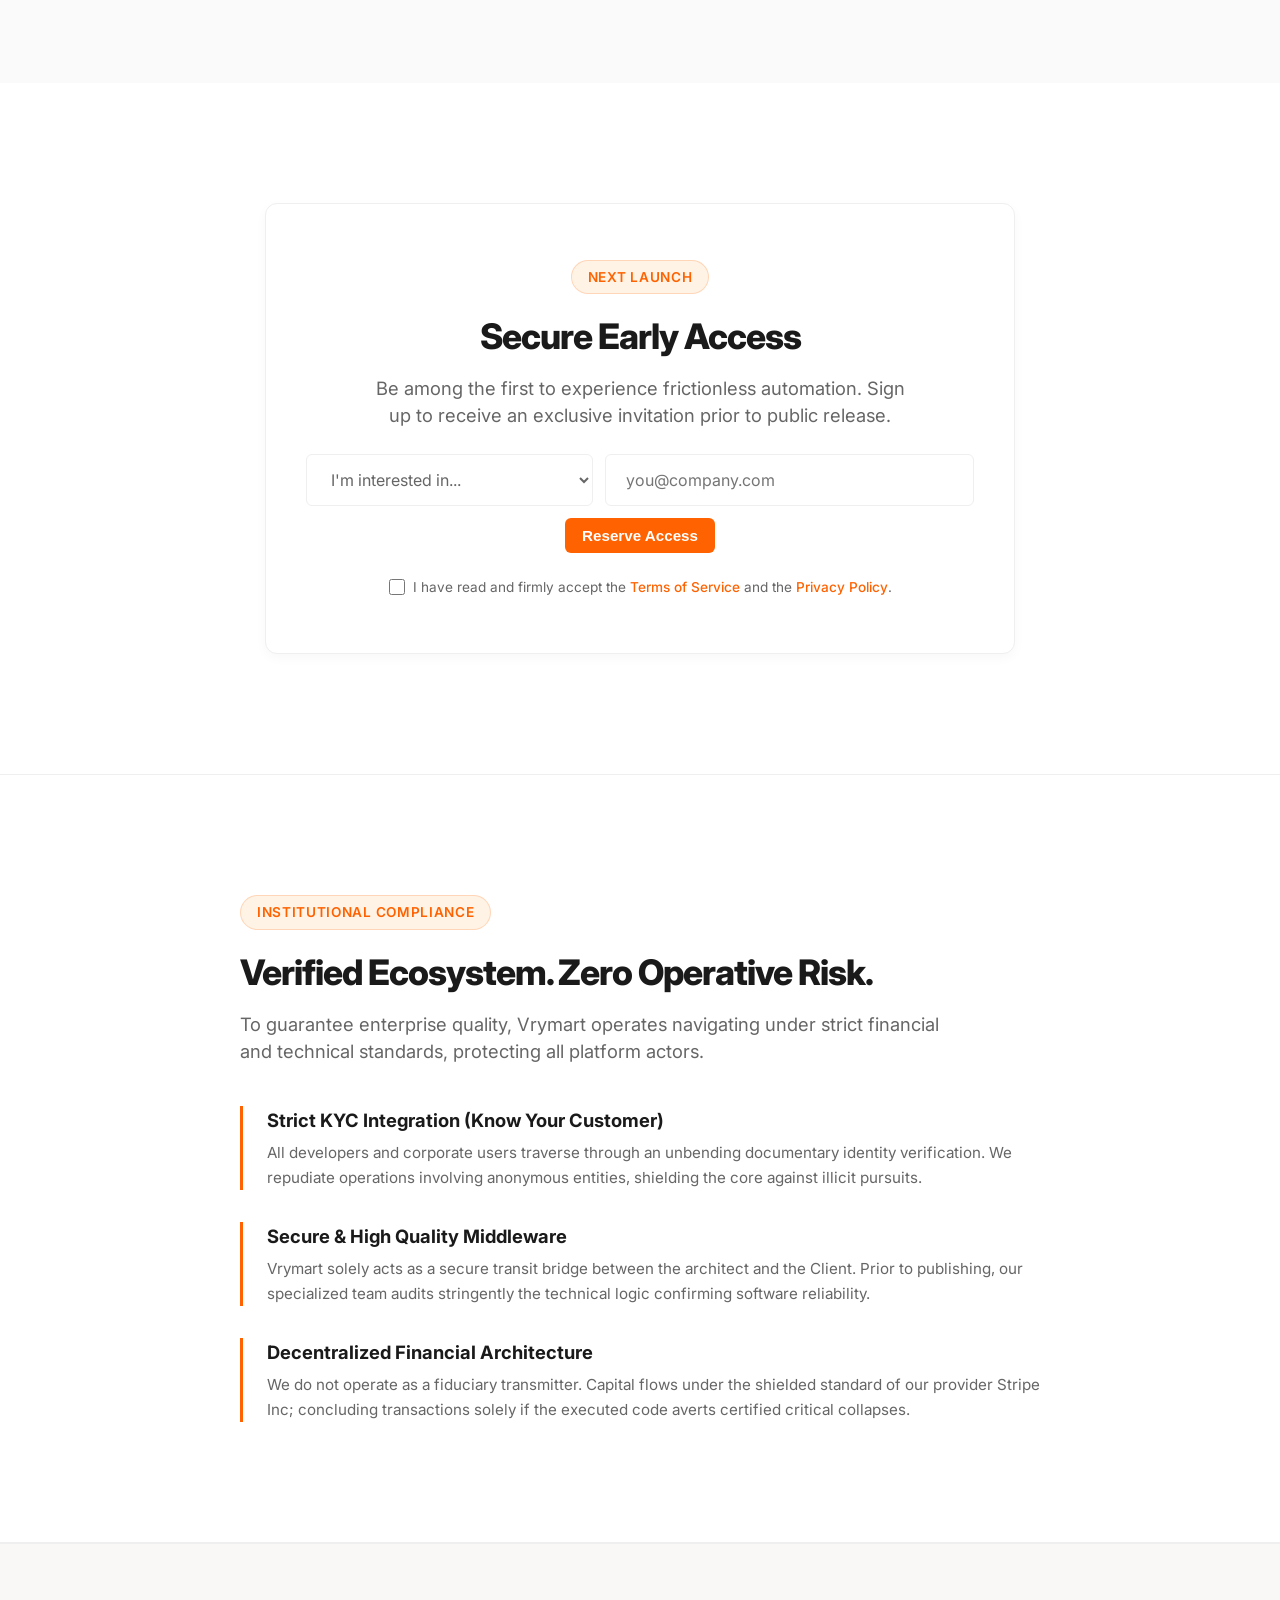
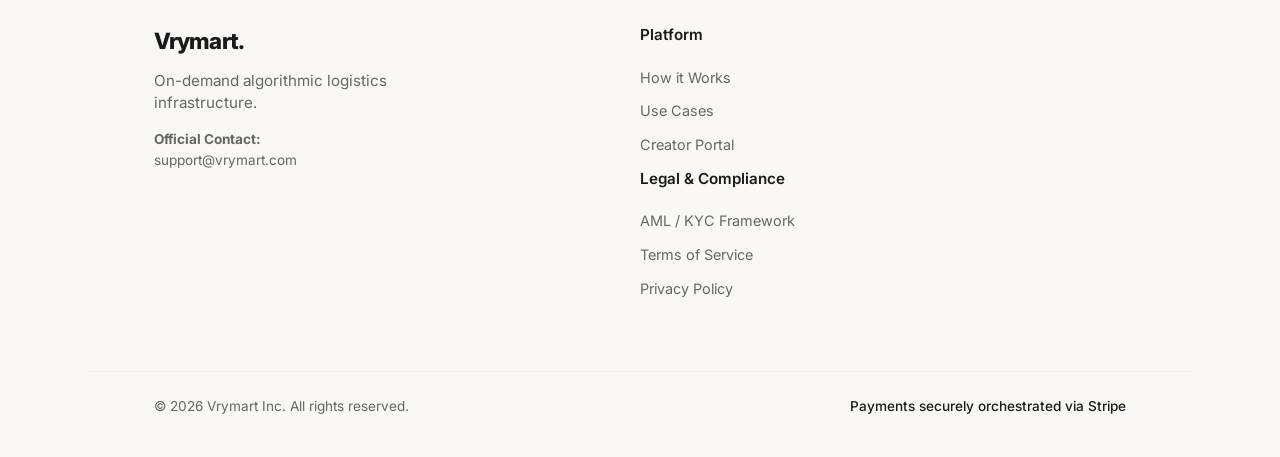
==== commit 670ce5b2: "Add files via upload" ====
--- a/en/index.html
+++ b/en/index.html
@@ -1,4 +1,4 @@
-﻿<!DOCTYPE html>
+<!DOCTYPE html>
 <html lang="en">
 <head>
     <meta charset="UTF-8">
@@ -166,11 +166,11 @@
                     </div>
                     <div class="bot-card">
                         <div class="bot-header">
-                            <span class="bot-category">B2B Sales</span>
+                            <span class="bot-category">IT & DevOps</span>
                             <span class="bot-price">From $4</span>
                         </div>
-                        <h3 class="bot-title">Email Verifier</h3>
-                        <p class="bot-desc">Upload your raw contact database and this architecture will dynamically ping the servers to clean false addresses isolating bounce rates.</p>
+                        <h3 class="bot-title">Server Uptime Monitor</h3>
+                        <p class="bot-desc">Point the bot towards your endpoints. The system will perform automated checks and trigger instant emergency alerts if your platform suffers downtime.</p>
                         <div class="bot-footer">
                             <a href="#waitlist" class="btn btn-outline">View Form</a>
                         </div>
